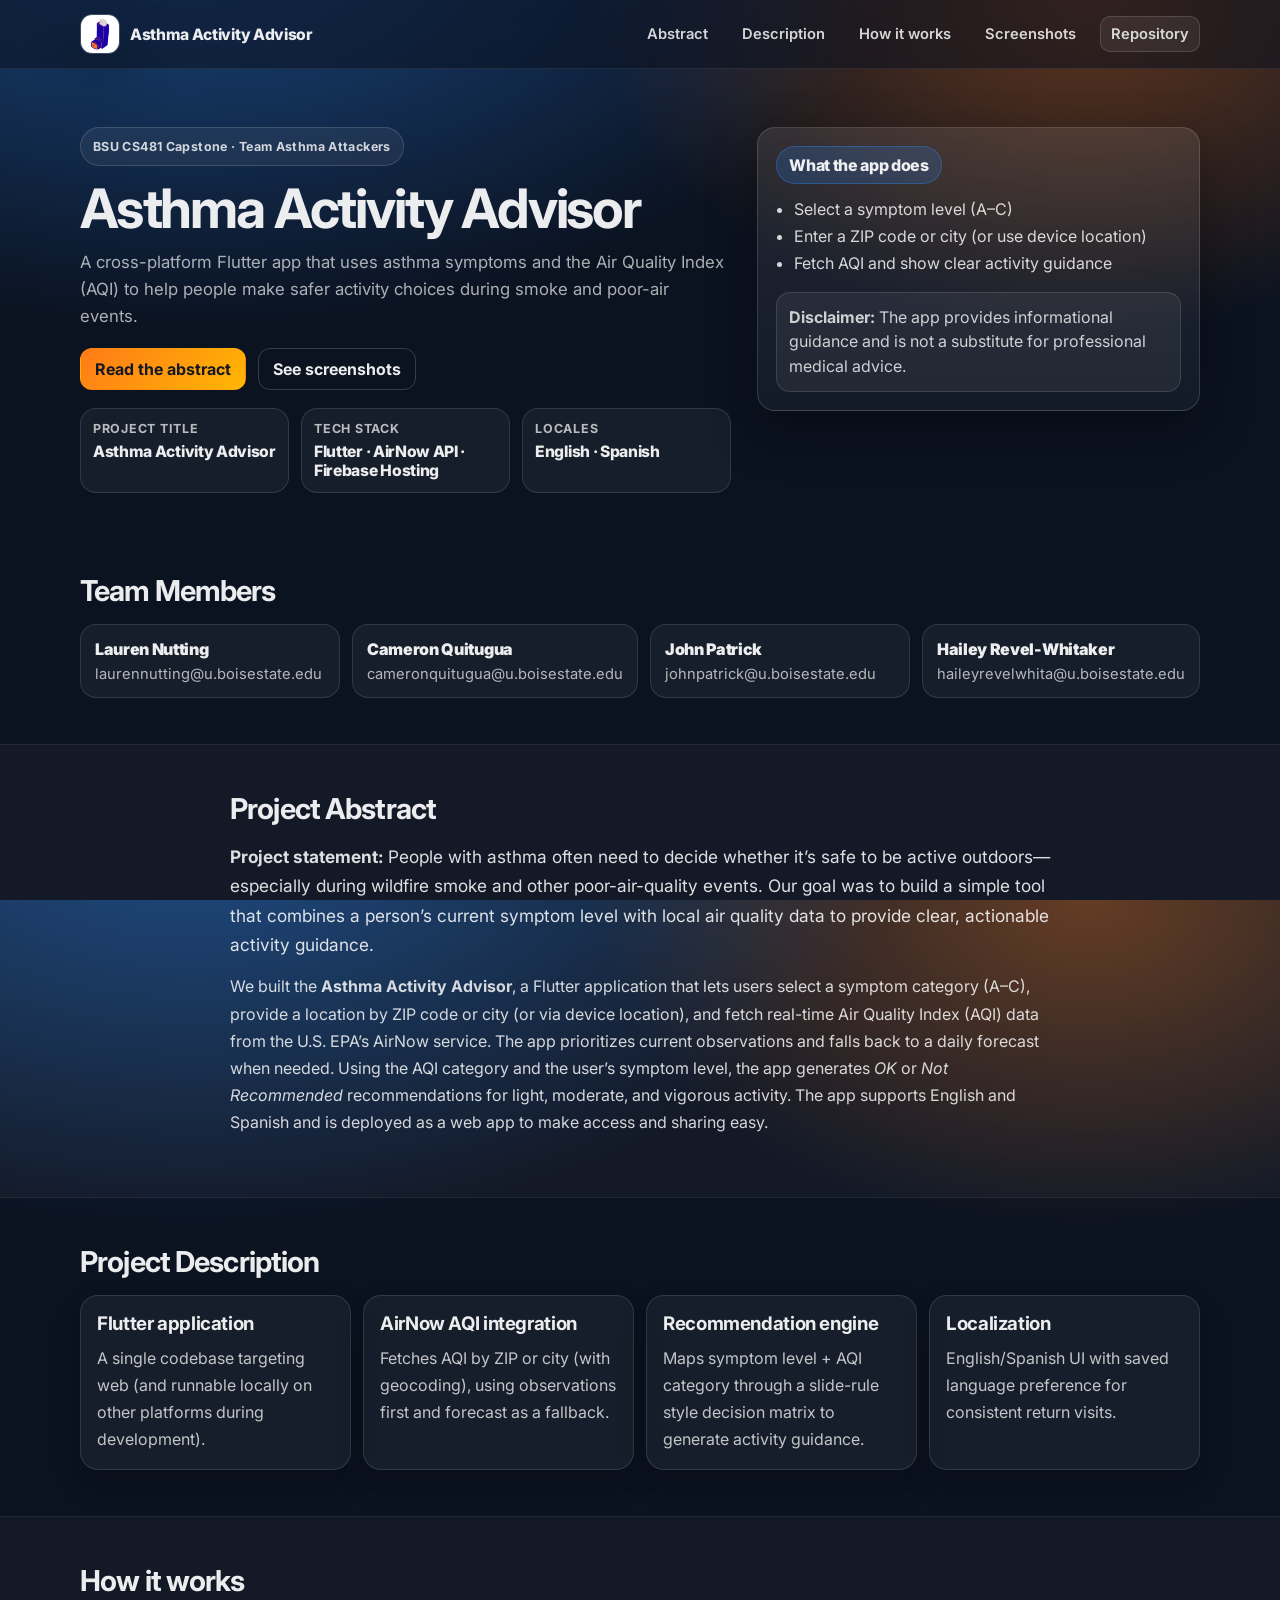
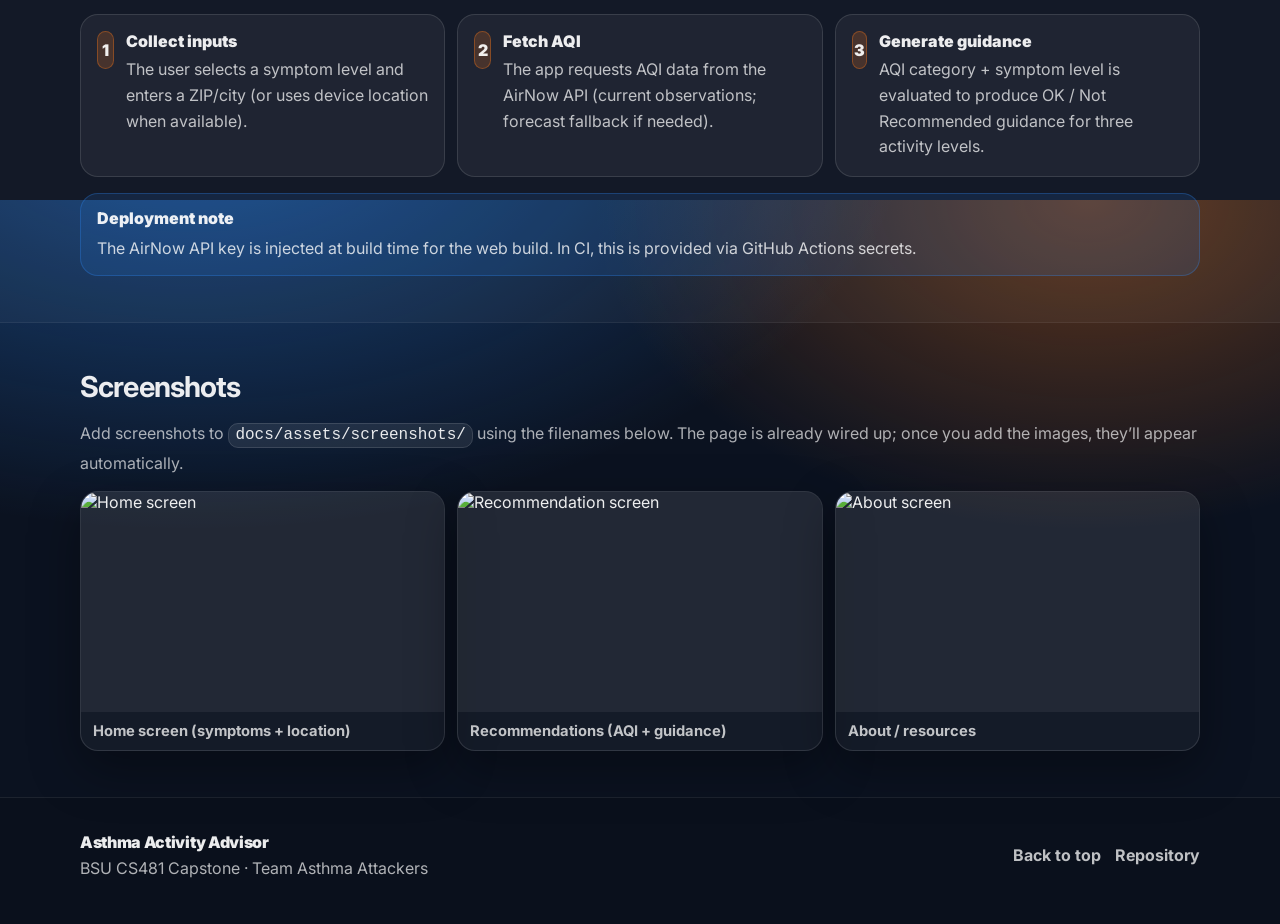
==== docs/index.html @ 60cc0442 "added github page" ====
<!doctype html>
<html lang="en">
  <head>
    <meta charset="utf-8" />
    <meta name="viewport" content="width=device-width, initial-scale=1" />
    <meta
      name="description"
      content="Asthma Activity Advisor — a Flutter app that combines asthma symptom levels with local Air Quality Index (AQI) data to recommend safer activity levels."
    />
    <title>Asthma Activity Advisor | GitHub Pages</title>

    <link rel="preconnect" href="https://fonts.googleapis.com" />
    <link rel="preconnect" href="https://fonts.gstatic.com" crossorigin />
    <link
      href="https://fonts.googleapis.com/css2?family=Inter:wght@400;500;600;700;800&display=swap"
      rel="stylesheet"
    />
    <link rel="stylesheet" href="./assets/style.css" />
  </head>

  <body>
    <header class="site-header">
      <nav class="nav container">
        <a class="brand" href="#top" aria-label="Asthma Activity Advisor home">
          <img
            class="brand-mark"
            src="./assets/logo.png"
            alt="Asthma Activity Advisor logo"
            width="40"
            height="40"
          />
          <span class="brand-name">Asthma Activity Advisor</span>
        </a>

        <div class="nav-links">
          <a href="#abstract">Abstract</a>
          <a href="#description">Description</a>
          <a href="#how-it-works">How it works</a>
          <a href="#screenshots">Screenshots</a>
          <a
            class="btn btn-secondary"
            href="https://github.com/cs481-ekh/s26-asthma-attackers"
            target="_blank"
            rel="noreferrer"
            >Repository</a
          >
        </div>
      </nav>
    </header>

    <main id="top">
      <section class="hero">
        <div class="container hero-grid">
          <div>
            <p class="kicker">BSU CS481 Capstone · Team Asthma Attackers</p>
            <h1 class="hero-title">Asthma Activity Advisor</h1>
            <p class="hero-subtitle">
              A cross-platform Flutter app that uses asthma symptoms and the
              Air Quality Index (AQI) to help people make safer activity choices
              during smoke and poor-air events.
            </p>

            <div class="hero-cta">
              <a class="btn btn-primary" href="#abstract">Read the abstract</a>
              <a class="btn btn-ghost" href="#screenshots">See screenshots</a>
            </div>

            <div class="meta">
              <div class="meta-card">
                <div class="meta-label">Project title</div>
                <div class="meta-value">Asthma Activity Advisor</div>
              </div>
              <div class="meta-card">
                <div class="meta-label">Tech stack</div>
                <div class="meta-value">Flutter · AirNow API · Firebase Hosting</div>
              </div>
              <div class="meta-card">
                <div class="meta-label">Locales</div>
                <div class="meta-value">English · Spanish</div>
              </div>
            </div>
          </div>

          <div class="hero-panel" aria-label="Highlights">
            <div class="hero-panel-inner">
              <div class="pill">What the app does</div>
              <ul class="checklist">
                <li>Select a symptom level (A–C)</li>
                <li>Enter a ZIP code or city (or use device location)</li>
                <li>Fetch AQI and show clear activity guidance</li>
              </ul>
              <div class="hero-note">
                <strong>Disclaimer:</strong> The app provides informational
                guidance and is not a substitute for professional medical
                advice.
              </div>
            </div>
          </div>
        </div>
      </section>

      <section class="section" id="team">
        <div class="container">
          <h2>Team Members</h2>
          <div class="team-grid">
            <div class="person">
              <div class="person-name">Lauren Nutting</div>
              <div class="person-meta">laurennutting@u.boisestate.edu</div>
            </div>
            <div class="person">
              <div class="person-name">Cameron Quitugua</div>
              <div class="person-meta">cameronquitugua@u.boisestate.edu</div>
            </div>
            <div class="person">
              <div class="person-name">John Patrick</div>
              <div class="person-meta">johnpatrick@u.boisestate.edu</div>
            </div>
            <div class="person">
              <div class="person-name">Hailey Revel-Whitaker</div>
              <div class="person-meta">haileyrevelwhita@u.boisestate.edu</div>
            </div>
          </div>
        </div>
      </section>

      <section class="section section-alt" id="abstract">
        <div class="container narrow">
          <h2>Project Abstract</h2>
          <p class="lead">
            <strong>Project statement:</strong> People with asthma often need to
            decide whether it’s safe to be active outdoors—especially during
            wildfire smoke and other poor-air-quality events. Our goal was to
            build a simple tool that combines a person’s current symptom level
            with local air quality data to provide clear, actionable activity
            guidance.
          </p>
          <p>
            We built the <strong>Asthma Activity Advisor</strong>, a Flutter
            application that lets users select a symptom category (A–C), provide
            a location by ZIP code or city (or via device location), and fetch
            real-time Air Quality Index (AQI) data from the U.S. EPA’s AirNow
            service. The app prioritizes current observations and falls back to
            a daily forecast when needed. Using the AQI category and the user’s
            symptom level, the app generates <em>OK</em> or
            <em>Not Recommended</em> recommendations for light, moderate, and
            vigorous activity. The app supports English and Spanish and is
            deployed as a web app to make access and sharing easy.
          </p>
        </div>
      </section>

      <section class="section" id="description">
        <div class="container">
          <h2>Project Description</h2>
          <div class="cards">
            <article class="card">
              <h3>Flutter application</h3>
              <p>
                A single codebase targeting web (and runnable locally on other
                platforms during development).
              </p>
            </article>
            <article class="card">
              <h3>AirNow AQI integration</h3>
              <p>
                Fetches AQI by ZIP or city (with geocoding), using observations
                first and forecast as a fallback.
              </p>
            </article>
            <article class="card">
              <h3>Recommendation engine</h3>
              <p>
                Maps symptom level + AQI category through a slide-rule style
                decision matrix to generate activity guidance.
              </p>
            </article>
            <article class="card">
              <h3>Localization</h3>
              <p>
                English/Spanish UI with saved language preference for consistent
                return visits.
              </p>
            </article>
          </div>
        </div>
      </section>

      <section class="section section-alt" id="how-it-works">
        <div class="container">
          <h2>How it works</h2>
          <div class="steps">
            <div class="step">
              <div class="step-num">1</div>
              <div>
                <div class="step-title">Collect inputs</div>
                <div class="step-body">
                  The user selects a symptom level and enters a ZIP/city (or
                  uses device location when available).
                </div>
              </div>
            </div>
            <div class="step">
              <div class="step-num">2</div>
              <div>
                <div class="step-title">Fetch AQI</div>
                <div class="step-body">
                  The app requests AQI data from the AirNow API (current
                  observations; forecast fallback if needed).
                </div>
              </div>
            </div>
            <div class="step">
              <div class="step-num">3</div>
              <div>
                <div class="step-title">Generate guidance</div>
                <div class="step-body">
                  AQI category + symptom level is evaluated to produce OK / Not
                  Recommended guidance for three activity levels.
                </div>
              </div>
            </div>
          </div>

          <div class="callout">
            <div class="callout-title">Deployment note</div>
            <div class="callout-body">
              The AirNow API key is injected at build time for the web build.
              In CI, this is provided via GitHub Actions secrets.
            </div>
          </div>
        </div>
      </section>

      <section class="section" id="screenshots">
        <div class="container">
          <h2>Screenshots</h2>
          <p class="muted">
            Add screenshots to <code>docs/assets/screenshots/</code> using the
            filenames below. The page is already wired up; once you add the
            images, they’ll appear automatically.
          </p>

          <div class="gallery">
            <figure class="shot">
              <img
                src="./assets/screenshots/home.png"
                alt="Home screen"
                loading="lazy"
              />
              <figcaption>Home screen (symptoms + location)</figcaption>
            </figure>
            <figure class="shot">
              <img
                src="./assets/screenshots/recommendations.png"
                alt="Recommendation screen"
                loading="lazy"
              />
              <figcaption>Recommendations (AQI + guidance)</figcaption>
            </figure>
            <figure class="shot">
              <img
                src="./assets/screenshots/about.png"
                alt="About screen"
                loading="lazy"
              />
              <figcaption>About / resources</figcaption>
            </figure>
          </div>
        </div>
      </section>

      <footer class="footer">
        <div class="container footer-inner">
          <div>
            <div class="footer-title">Asthma Activity Advisor</div>
            <div class="footer-subtitle">
              BSU CS481 Capstone · Team Asthma Attackers
            </div>
          </div>
          <div class="footer-links">
            <a href="#top">Back to top</a>
            <a
              href="https://github.com/cs481-ekh/s26-asthma-attackers"
              target="_blank"
              rel="noreferrer"
              >Repository</a
            >
          </div>
        </div>
      </footer>
    </main>
  </body>
</html>
---- docs/assets/style.css ----
:root {
  --bg: #0b1220;
  --panel: rgba(255, 255, 255, 0.06);
  --panel-2: rgba(255, 255, 255, 0.08);
  --text: rgba(255, 255, 255, 0.92);
  --muted: rgba(255, 255, 255, 0.66);
  --border: rgba(255, 255, 255, 0.12);
  --shadow: 0 18px 50px rgba(0, 0, 0, 0.35);

  --brand: #ff7a18;
  --brand-2: #2b8cff;
  --ok: #25d366;
  --warn: #ffd166;
}

* {
  box-sizing: border-box;
}

html,
body {
  height: 100%;
}

body {
  margin: 0;
  font-family: Inter, system-ui, -apple-system, Segoe UI, Roboto, Helvetica,
    Arial, "Apple Color Emoji", "Segoe UI Emoji";
  color: var(--text);
  background: radial-gradient(
      1200px 700px at 15% -10%,
      rgba(43, 140, 255, 0.45),
      transparent 60%
    ),
    radial-gradient(
      900px 600px at 85% 0%,
      rgba(255, 122, 24, 0.35),
      transparent 55%
    ),
    var(--bg);
}

a {
  color: inherit;
  text-decoration: none;
}

code {
  font-family: ui-monospace, SFMono-Regular, Menlo, Monaco, Consolas,
    "Liberation Mono", "Courier New", monospace;
  background: rgba(255, 255, 255, 0.08);
  border: 1px solid rgba(255, 255, 255, 0.12);
  padding: 0.15rem 0.4rem;
  border-radius: 10px;
  color: rgba(255, 255, 255, 0.9);
}

.container {
  width: min(1120px, calc(100% - 40px));
  margin: 0 auto;
}

.narrow {
  width: min(820px, calc(100% - 40px));
}

.site-header {
  position: sticky;
  top: 0;
  z-index: 30;
  backdrop-filter: blur(14px);
  background: rgba(11, 18, 32, 0.55);
  border-bottom: 1px solid rgba(255, 255, 255, 0.08);
}

.nav {
  display: flex;
  align-items: center;
  justify-content: space-between;
  padding: 14px 0;
  gap: 16px;
}

.brand {
  display: inline-flex;
  align-items: center;
  gap: 10px;
  font-weight: 800;
  letter-spacing: -0.02em;
}

.brand-mark {
  display: block;
  width: 40px;
  height: 40px;
  border-radius: 12px;
  box-shadow: var(--shadow);
  border: 1px solid rgba(255, 255, 255, 0.14);
  background: rgba(255, 255, 255, 0.06);
  object-fit: cover;
}

.brand-name {
  font-size: 0.98rem;
}

.nav-links {
  display: flex;
  align-items: center;
  gap: 14px;
  flex-wrap: wrap;
  justify-content: flex-end;
}

.nav-links a {
  color: rgba(255, 255, 255, 0.82);
  font-weight: 600;
  font-size: 0.92rem;
  padding: 8px 10px;
  border-radius: 10px;
}

.nav-links a:hover {
  background: rgba(255, 255, 255, 0.07);
}

.btn {
  display: inline-flex;
  align-items: center;
  justify-content: center;
  border-radius: 12px;
  padding: 10px 14px;
  font-weight: 700;
  border: 1px solid transparent;
  transition: transform 120ms ease, background 120ms ease, border 120ms ease;
}

.btn:hover {
  transform: translateY(-1px);
}

.btn-primary {
  background: linear-gradient(135deg, var(--brand), #ffb703);
  color: #141823;
}

.btn-secondary {
  background: rgba(255, 255, 255, 0.07);
  border: 1px solid rgba(255, 255, 255, 0.14);
}

.btn-ghost {
  background: transparent;
  border: 1px solid rgba(255, 255, 255, 0.18);
}

.hero {
  padding: 58px 0 34px;
}

.hero-grid {
  display: grid;
  gap: 26px;
  grid-template-columns: 1.25fr 0.85fr;
  align-items: start;
}

.kicker {
  display: inline-block;
  margin: 0 0 14px;
  padding: 8px 12px;
  border-radius: 999px;
  border: 1px solid rgba(255, 255, 255, 0.14);
  background: rgba(255, 255, 255, 0.06);
  color: rgba(255, 255, 255, 0.8);
  font-weight: 700;
  letter-spacing: 0.03em;
  font-size: 0.78rem;
}

.hero-title {
  margin: 0 0 12px;
  font-size: clamp(2.2rem, 4.3vw, 3.4rem);
  line-height: 1.05;
  letter-spacing: -0.04em;
}

.hero-subtitle {
  margin: 0 0 18px;
  color: var(--muted);
  font-size: 1.05rem;
  line-height: 1.6;
}

.hero-cta {
  display: flex;
  gap: 12px;
  flex-wrap: wrap;
  margin-bottom: 18px;
}

.meta {
  display: grid;
  grid-template-columns: repeat(3, 1fr);
  gap: 12px;
  margin-top: 12px;
}

.meta-card {
  border: 1px solid rgba(255, 255, 255, 0.12);
  background: rgba(255, 255, 255, 0.05);
  border-radius: 16px;
  padding: 12px 12px;
}

.meta-label {
  font-size: 0.78rem;
  color: rgba(255, 255, 255, 0.7);
  font-weight: 700;
  text-transform: uppercase;
  letter-spacing: 0.06em;
}

.meta-value {
  margin-top: 6px;
  font-weight: 800;
  letter-spacing: -0.02em;
  font-size: 0.98rem;
}

.hero-panel {
  border: 1px solid rgba(255, 255, 255, 0.14);
  background: linear-gradient(
    180deg,
    rgba(255, 255, 255, 0.09),
    rgba(255, 255, 255, 0.04)
  );
  border-radius: 18px;
  box-shadow: var(--shadow);
  overflow: hidden;
}

.hero-panel-inner {
  padding: 18px;
}

.pill {
  display: inline-block;
  padding: 8px 12px;
  border-radius: 999px;
  background: rgba(43, 140, 255, 0.18);
  border: 1px solid rgba(43, 140, 255, 0.35);
  font-weight: 800;
  letter-spacing: -0.02em;
  margin-bottom: 12px;
}

.checklist {
  margin: 0;
  padding: 0 0 0 18px;
  color: rgba(255, 255, 255, 0.82);
  line-height: 1.7;
}

.hero-note {
  margin-top: 14px;
  padding: 12px 12px;
  border-radius: 14px;
  background: rgba(255, 255, 255, 0.06);
  border: 1px solid rgba(255, 255, 255, 0.12);
  color: rgba(255, 255, 255, 0.78);
  line-height: 1.55;
}

.section {
  padding: 46px 0;
}

.section-alt {
  background: rgba(255, 255, 255, 0.03);
  border-top: 1px solid rgba(255, 255, 255, 0.06);
  border-bottom: 1px solid rgba(255, 255, 255, 0.06);
}

h2 {
  margin: 0 0 16px;
  letter-spacing: -0.03em;
  font-size: 1.8rem;
}

h3 {
  margin: 0 0 10px;
  letter-spacing: -0.02em;
}

p {
  margin: 0 0 14px;
  line-height: 1.7;
  color: rgba(255, 255, 255, 0.82);
}

.lead {
  font-size: 1.08rem;
  color: rgba(255, 255, 255, 0.86);
}

.muted {
  color: rgba(255, 255, 255, 0.66);
}

.team-grid {
  display: grid;
  grid-template-columns: repeat(4, 1fr);
  gap: 12px;
}

.person {
  border: 1px solid rgba(255, 255, 255, 0.12);
  background: rgba(255, 255, 255, 0.05);
  border-radius: 16px;
  padding: 14px;
}

.person-name {
  font-weight: 900;
  letter-spacing: -0.02em;
}

.person-meta {
  margin-top: 6px;
  font-size: 0.92rem;
  color: rgba(255, 255, 255, 0.68);
}

.cards {
  display: grid;
  grid-template-columns: repeat(4, 1fr);
  gap: 12px;
}

.card {
  border-radius: 18px;
  border: 1px solid rgba(255, 255, 255, 0.12);
  background: rgba(255, 255, 255, 0.05);
  padding: 16px;
  box-shadow: 0 14px 30px rgba(0, 0, 0, 0.2);
}

.card p {
  margin: 0;
  color: rgba(255, 255, 255, 0.74);
}

.steps {
  display: grid;
  grid-template-columns: repeat(3, 1fr);
  gap: 12px;
}

.step {
  display: flex;
  gap: 12px;
  padding: 16px;
  border-radius: 18px;
  border: 1px solid rgba(255, 255, 255, 0.12);
  background: rgba(255, 255, 255, 0.05);
}

.step-num {
  width: 38px;
  height: 38px;
  border-radius: 12px;
  display: inline-flex;
  align-items: center;
  justify-content: center;
  font-weight: 900;
  background: rgba(255, 122, 24, 0.18);
  border: 1px solid rgba(255, 122, 24, 0.35);
}

.step-title {
  font-weight: 900;
  margin-bottom: 6px;
}

.step-body {
  color: rgba(255, 255, 255, 0.72);
  line-height: 1.6;
}

.callout {
  margin-top: 16px;
  padding: 14px 16px;
  border-radius: 18px;
  background: rgba(43, 140, 255, 0.12);
  border: 1px solid rgba(43, 140, 255, 0.28);
}

.callout-title {
  font-weight: 900;
  margin-bottom: 8px;
}

.callout-body {
  color: rgba(255, 255, 255, 0.78);
  line-height: 1.6;
}

.gallery {
  margin-top: 14px;
  display: grid;
  grid-template-columns: repeat(3, 1fr);
  gap: 12px;
}

.shot {
  margin: 0;
  border-radius: 18px;
  overflow: hidden;
  border: 1px solid rgba(255, 255, 255, 0.12);
  background: rgba(255, 255, 255, 0.04);
  box-shadow: var(--shadow);
}

.shot img {
  display: block;
  width: 100%;
  height: 220px;
  object-fit: cover;
  background: rgba(255, 255, 255, 0.06);
}

.shot figcaption {
  padding: 10px 12px;
  color: rgba(255, 255, 255, 0.74);
  font-weight: 700;
  font-size: 0.92rem;
}

.footer {
  padding: 34px 0 46px;
  border-top: 1px solid rgba(255, 255, 255, 0.08);
  background: rgba(0, 0, 0, 0.12);
}

.footer-inner {
  display: flex;
  align-items: center;
  justify-content: space-between;
  gap: 16px;
  flex-wrap: wrap;
}

.footer-title {
  font-weight: 900;
  letter-spacing: -0.02em;
}

.footer-subtitle {
  margin-top: 6px;
  color: rgba(255, 255, 255, 0.68);
}

.footer-links {
  display: flex;
  gap: 14px;
  flex-wrap: wrap;
  justify-content: flex-end;
}

.footer-links a {
  color: rgba(255, 255, 255, 0.74);
  font-weight: 700;
}

.footer-links a:hover {
  color: rgba(255, 255, 255, 0.92);
}

@media (max-width: 980px) {
  .hero-grid {
    grid-template-columns: 1fr;
  }
  .cards,
  .steps,
  .gallery,
  .team-grid {
    grid-template-columns: repeat(2, 1fr);
  }
  .shot img {
    height: 240px;
  }
}

@media (max-width: 620px) {
  .meta {
    grid-template-columns: 1fr;
  }
  .cards,
  .steps,
  .gallery,
  .team-grid {
    grid-template-columns: 1fr;
  }
  .nav-links a {
    padding: 8px 8px;
  }
}
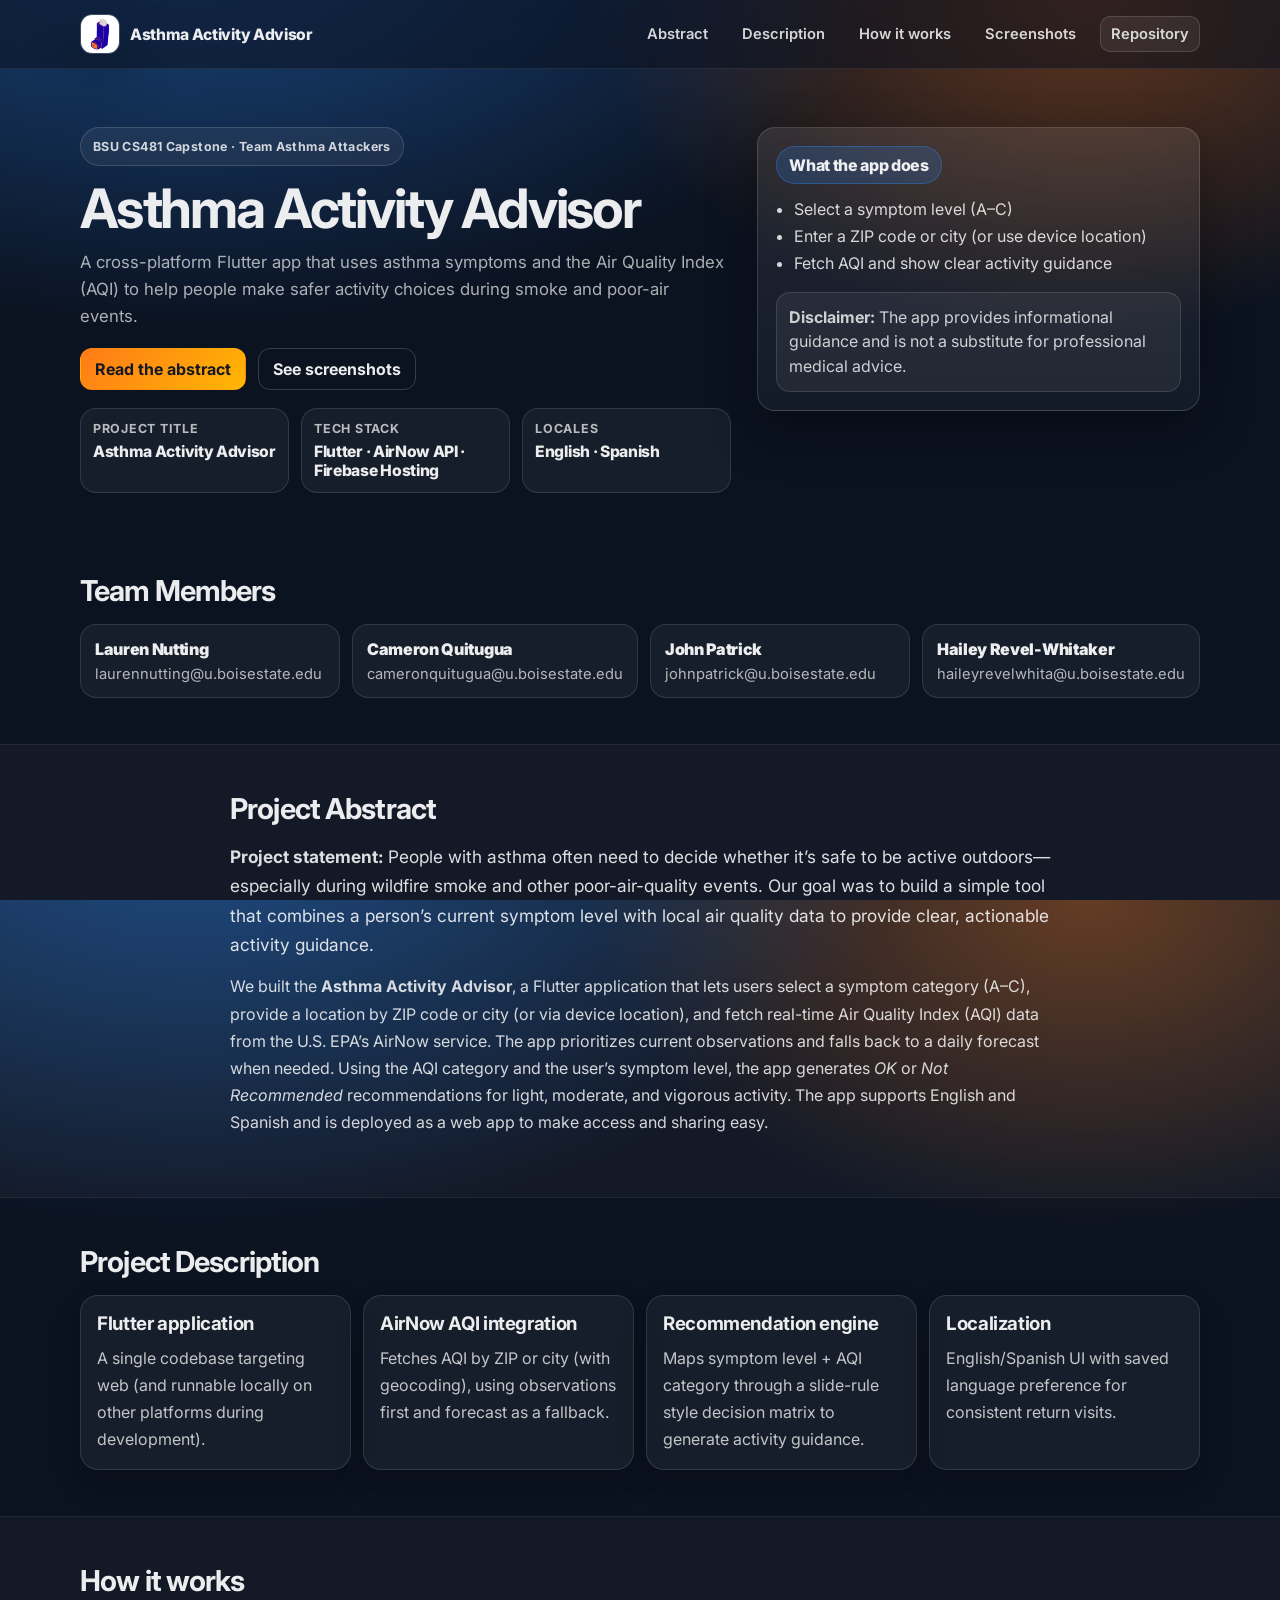
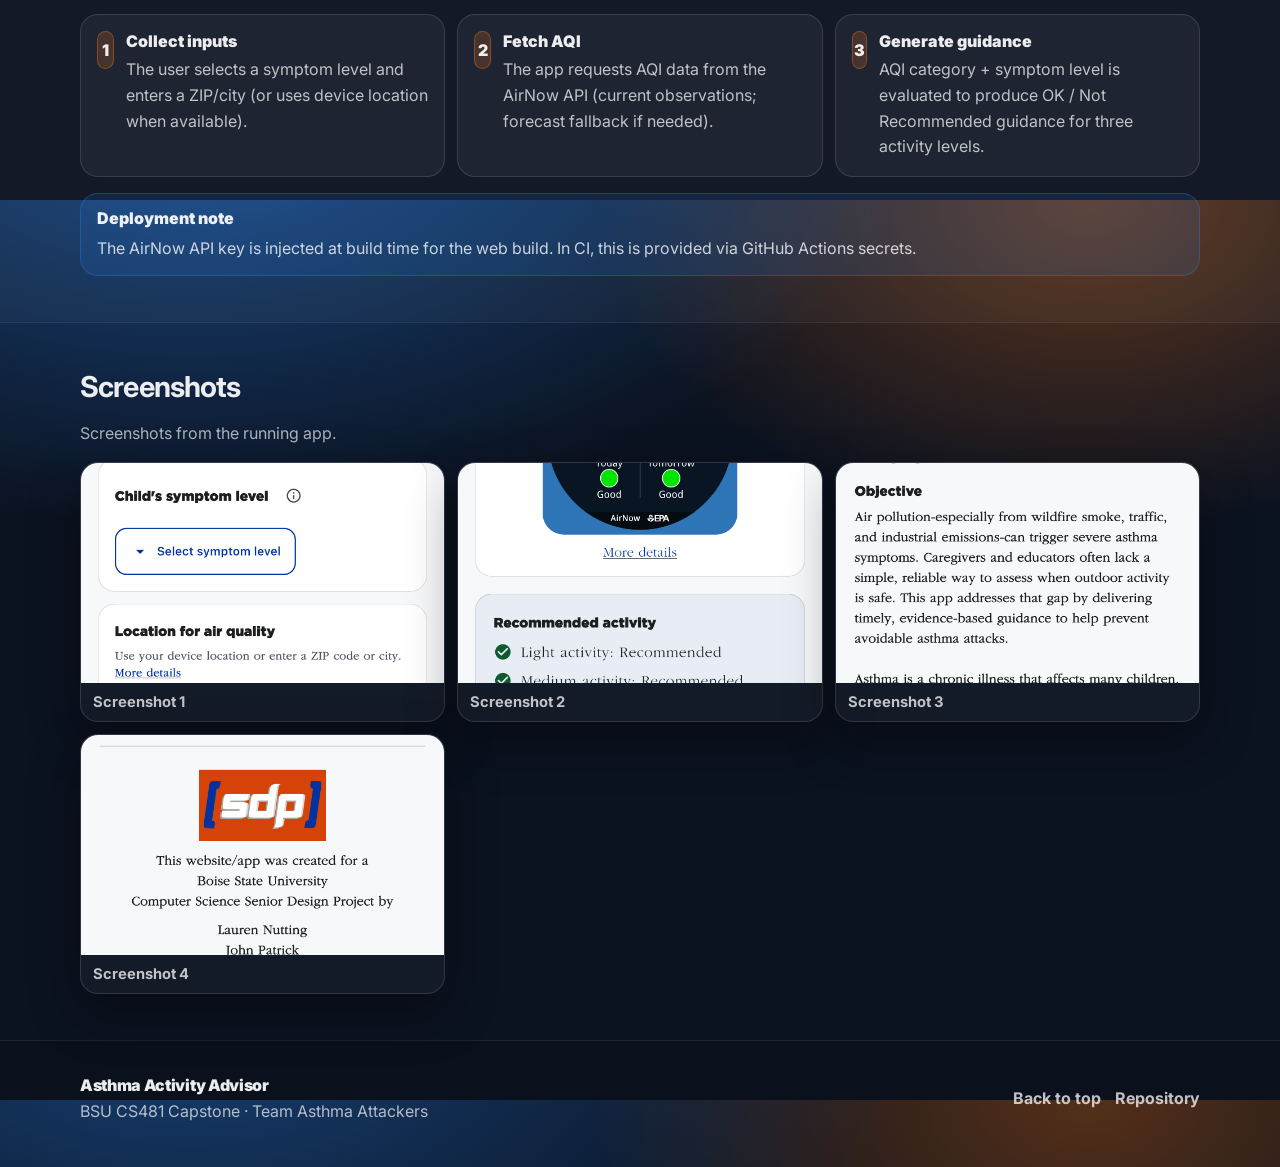
==== commit 65df274a: "added screenshots to page" ====
--- a/docs/index.html
+++ b/docs/index.html
@@ -235,35 +235,41 @@
         <div class="container">
           <h2>Screenshots</h2>
           <p class="muted">
-            Add screenshots to <code>docs/assets/screenshots/</code> using the
-            filenames below. The page is already wired up; once you add the
-            images, they’ll appear automatically.
+            Screenshots from the running app.
           </p>
 
           <div class="gallery">
             <figure class="shot">
               <img
-                src="./assets/screenshots/home.png"
-                alt="Home screen"
+                src="./assets/screenshots/IMG_2138.PNG"
+                alt="App screenshot 1"
                 loading="lazy"
               />
-              <figcaption>Home screen (symptoms + location)</figcaption>
+              <figcaption>Screenshot 1</figcaption>
             </figure>
             <figure class="shot">
               <img
-                src="./assets/screenshots/recommendations.png"
-                alt="Recommendation screen"
+                src="./assets/screenshots/IMG_2140.PNG"
+                alt="App screenshot 2"
                 loading="lazy"
               />
-              <figcaption>Recommendations (AQI + guidance)</figcaption>
+              <figcaption>Screenshot 2</figcaption>
             </figure>
             <figure class="shot">
               <img
-                src="./assets/screenshots/about.png"
-                alt="About screen"
+                src="./assets/screenshots/IMG_2144.PNG"
+                alt="App screenshot 3"
                 loading="lazy"
               />
-              <figcaption>About / resources</figcaption>
+              <figcaption>Screenshot 3</figcaption>
+            </figure>
+            <figure class="shot">
+              <img
+                src="./assets/screenshots/IMG_2145.PNG"
+                alt="App screenshot 4"
+                loading="lazy"
+              />
+              <figcaption>Screenshot 4</figcaption>
             </figure>
           </div>
         </div>
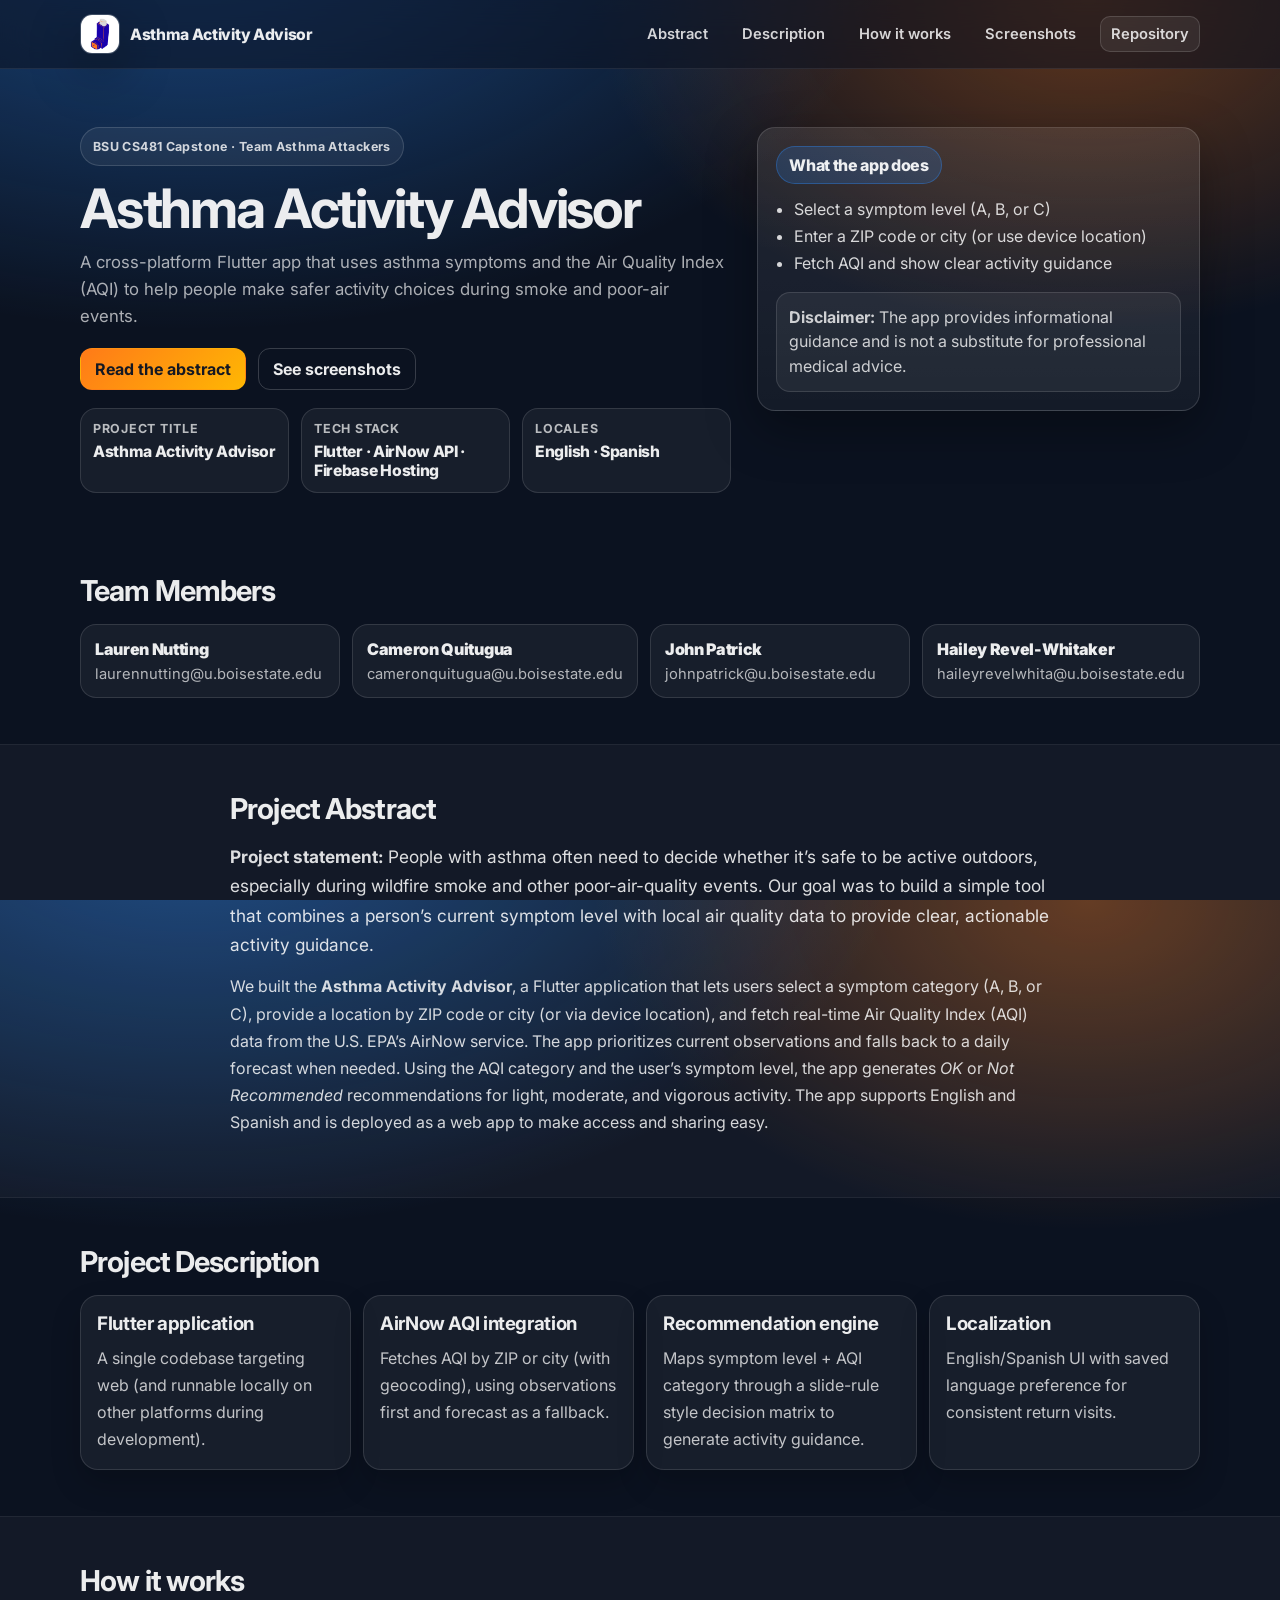
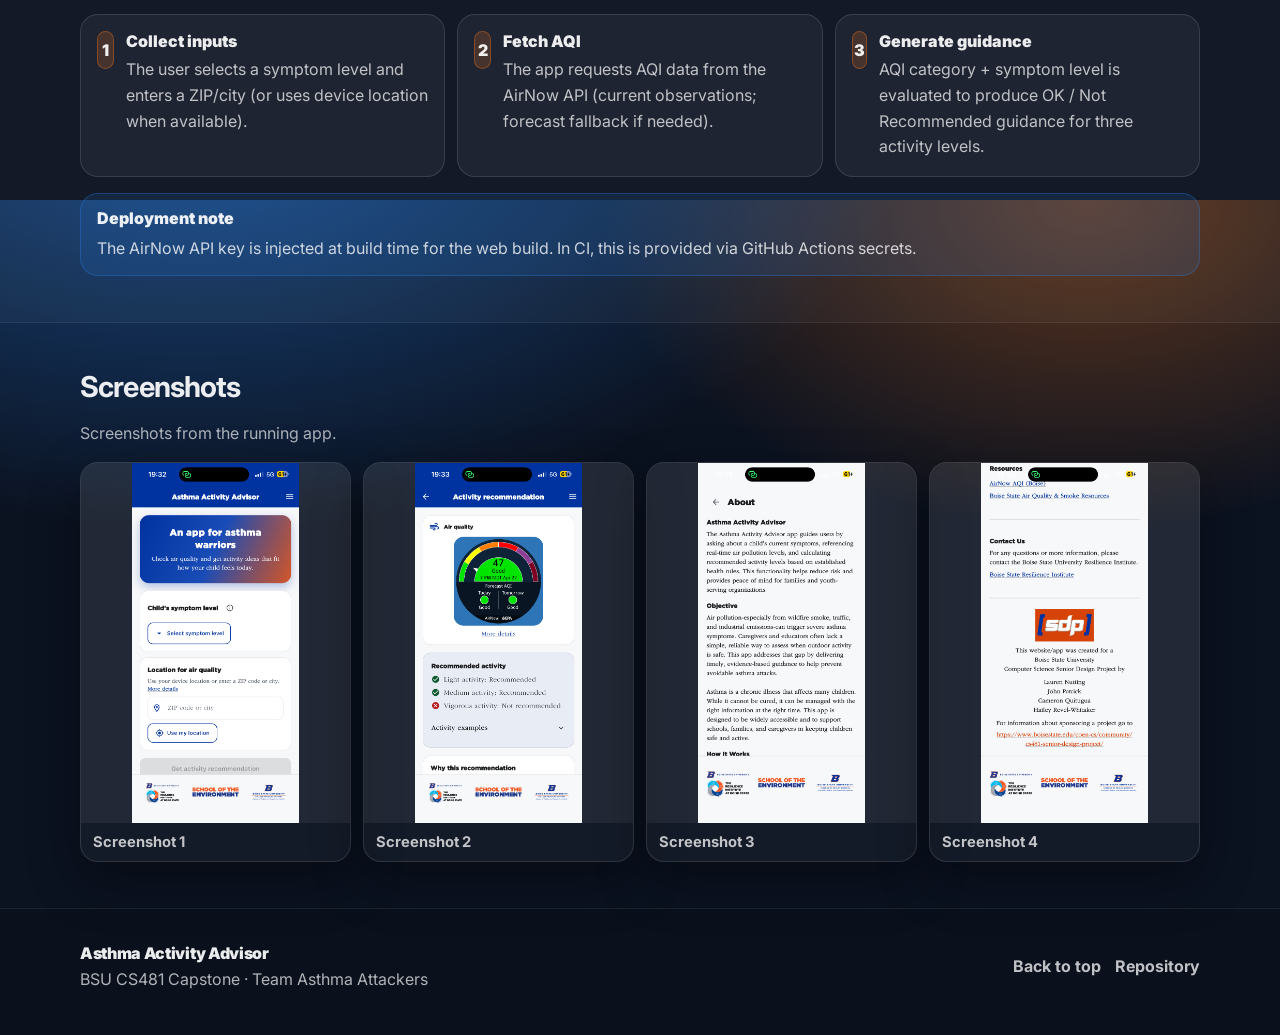
==== commit c0a906ce: "fixed text" ====
--- a/docs/index.html
+++ b/docs/index.html
@@ -5,7 +5,7 @@
     <meta name="viewport" content="width=device-width, initial-scale=1" />
     <meta
       name="description"
-      content="Asthma Activity Advisor — a Flutter app that combines asthma symptom levels with local Air Quality Index (AQI) data to recommend safer activity levels."
+      content="Asthma Activity Advisor: a Flutter app that combines asthma symptom levels with local Air Quality Index (AQI) data to recommend safer activity levels."
     />
     <title>Asthma Activity Advisor | GitHub Pages</title>
 
@@ -85,7 +85,7 @@
             <div class="hero-panel-inner">
               <div class="pill">What the app does</div>
               <ul class="checklist">
-                <li>Select a symptom level (A–C)</li>
+                <li>Select a symptom level (A, B, or C)</li>
                 <li>Enter a ZIP code or city (or use device location)</li>
                 <li>Fetch AQI and show clear activity guidance</li>
               </ul>
@@ -128,7 +128,7 @@
           <h2>Project Abstract</h2>
           <p class="lead">
             <strong>Project statement:</strong> People with asthma often need to
-            decide whether it’s safe to be active outdoors—especially during
+            decide whether it’s safe to be active outdoors, especially during
             wildfire smoke and other poor-air-quality events. Our goal was to
             build a simple tool that combines a person’s current symptom level
             with local air quality data to provide clear, actionable activity
@@ -136,7 +136,7 @@
           </p>
           <p>
             We built the <strong>Asthma Activity Advisor</strong>, a Flutter
-            application that lets users select a symptom category (A–C), provide
+            application that lets users select a symptom category (A, B, or C), provide
             a location by ZIP code or city (or via device location), and fetch
             real-time Air Quality Index (AQI) data from the U.S. EPA’s AirNow
             service. The app prioritizes current observations and falls back to
--- a/docs/assets/style.css
+++ b/docs/assets/style.css
@@ -409,7 +409,7 @@
 .gallery {
   margin-top: 14px;
   display: grid;
-  grid-template-columns: repeat(3, 1fr);
+  grid-template-columns: repeat(4, 1fr);
   gap: 12px;
 }
 
@@ -425,8 +425,8 @@
 .shot img {
   display: block;
   width: 100%;
-  height: 220px;
-  object-fit: cover;
+  height: 360px;
+  object-fit: contain;
   background: rgba(255, 255, 255, 0.06);
 }
 
@@ -488,7 +488,7 @@
     grid-template-columns: repeat(2, 1fr);
   }
   .shot img {
-    height: 240px;
+    height: 340px;
   }
 }
 
